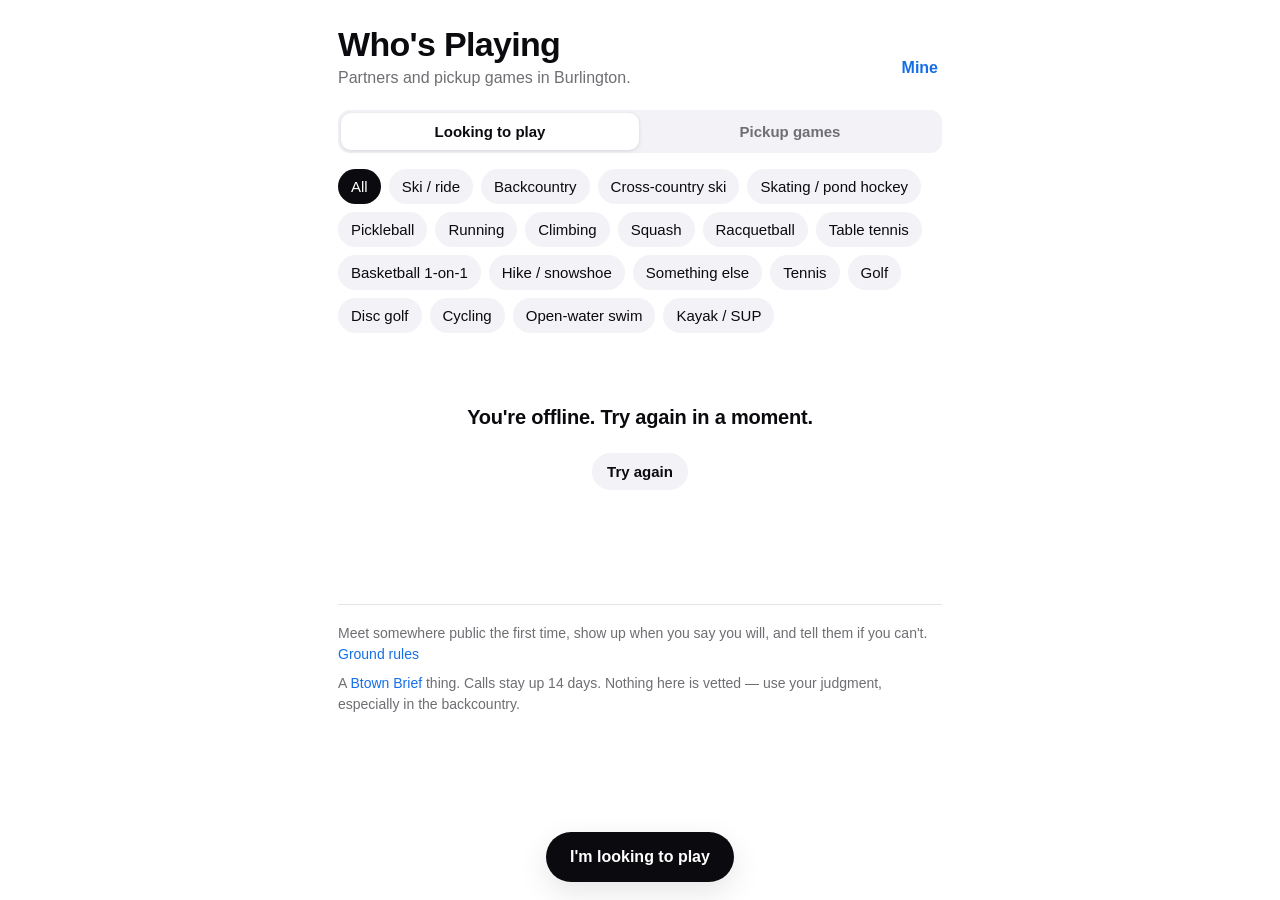
==== index.html @ ed21b49b "Who's Playing: partner board + pickup games for Burlington Two boards on one screen: public 'looking" ====
<!DOCTYPE html>
<html lang="en">
<head>
  <meta charset="utf-8">
  <meta name="viewport" content="width=device-width, initial-scale=1, viewport-fit=cover">
  <meta name="theme-color" content="#ffffff" media="(prefers-color-scheme: light)">
  <meta name="theme-color" content="#000000" media="(prefers-color-scheme: dark)">
  <title>Who's Playing — partners and pickup games in Burlington</title>
  <meta name="description" content="Find someone to play with in Burlington, Vermont — tennis, pickleball, climbing, running, skiing and more — and see where the standing pickup games are.">

  <link rel="manifest" href="manifest.webmanifest">
  <link rel="icon" href="icon.svg" type="image/svg+xml">
  <link rel="apple-touch-icon" href="assets/icons/apple-touch-icon.png">
  <meta name="apple-mobile-web-app-capable" content="yes">
  <meta name="mobile-web-app-capable" content="yes">
  <meta name="apple-mobile-web-app-status-bar-style" content="default">
  <meta name="apple-mobile-web-app-title" content="Who's Playing">

  <meta property="og:type" content="website">
  <meta property="og:site_name" content="BTown Brief">
  <meta property="og:title" content="Who's Playing — Burlington">
  <meta property="og:description" content="Find someone to play with, or find the game. Partners and pickup sports in Burlington, Vermont.">
  <meta name="twitter:card" content="summary">

  <link rel="stylesheet" href="css/style.css">
</head>
<body>
  <main class="wrap">
    <header class="top">
      <div>
        <h1>Who's Playing</h1>
        <p class="sub">Partners and pickup games in Burlington.</p>
      </div>
      <button class="mine" id="open-mine" type="button" data-badge="0">Mine</button>
    </header>

    <div class="seg" role="tablist" aria-label="Board">
      <button type="button" role="tab" id="tab-partners" aria-pressed="true" data-view="partners">Looking to play</button>
      <button type="button" role="tab" id="tab-pickup" aria-pressed="false" data-view="pickup">Pickup games</button>
    </div>

    <div class="chips" id="chips" role="group" aria-label="Sport"></div>

    <div class="list" id="list" aria-live="polite"></div>
    <p class="status" id="status"></p>

    <footer class="foot-note">
      <p id="foot-copy">Meet somewhere public the first time, show up when you say you will, and tell them if you can't. <a href="#" id="open-rules">Ground rules</a></p>
      <p>A <a href="https://www.btownbrief.com" rel="noopener">Btown Brief</a> thing. Calls stay up 14 days. Nothing here is vetted — use your judgment, especially in the backcountry.</p>
    </footer>
  </main>

  <div class="fab-wrap"><button class="fab" id="fab" type="button">I'm looking to play</button></div>
  <div class="toast" id="toast" role="status" aria-live="polite"></div>

  <!-- Sheets are built by js/app.js inside these dialogs -->
  <dialog class="sheet" id="sheet-post" aria-labelledby="post-title"><div class="sheet-inner" id="post-inner"></div></dialog>
  <dialog class="sheet" id="sheet-reply" aria-labelledby="reply-title"><div class="sheet-inner" id="reply-inner"></div></dialog>
  <dialog class="sheet" id="sheet-suggest" aria-labelledby="suggest-title"><div class="sheet-inner" id="suggest-inner"></div></dialog>
  <dialog class="sheet" id="sheet-mine" aria-labelledby="mine-title"><div class="sheet-inner" id="mine-inner"></div></dialog>
  <dialog class="sheet" id="sheet-rules" aria-labelledby="rules-title">
    <div class="sheet-inner">
      <div class="grab"></div>
      <div class="sheet-head"><h2 id="rules-title">Ground rules</h2><button class="close" type="button" data-close>Done</button></div>
      <ol class="rules">
        <li>Meet somewhere public the first time. Courts, the gym, the trailhead.</li>
        <li>Show up when you said you would. If you can't, say so — early.</li>
        <li>Be honest about your level. A mismatch wastes both your evenings.</li>
        <li>Nobody here is vetted by anyone. Trust your gut; report anything off.</li>
        <li>Backcountry partners: confirm certs and gear in person before you skin.</li>
        <li>Only the person who posted a call sees the replies to it. Your contact info never appears on the board.</li>
      </ol>
    </div>
  </dialog>

  <script type="module" src="js/app.js"></script>
</body>
</html>
---- css/style.css ----
/* Who's Playing — one accent, system type, grouped surfaces. Every color is
   a token; dark mode only swaps tokens. */
:root {
  --bg: #ffffff;
  --group: #f2f2f7;
  --card: #ffffff;
  --line: #e3e3e8;
  --ink: #0b0b0f;
  --ink-2: #6e6e73;
  --ink-3: #a1a1a6;
  --accent: #146fe6;
  --accent-ink: #ffffff;
  --pill: #0b0b0f;
  --pill-ink: #ffffff;
  --ok: #2f9e5f;
  --warn: #c98a1b;
  --bad: #d0453c;
  --shadow: 0 10px 30px rgba(0, 0, 0, .10);
  --sheet: #ffffff;
  --radius: 18px;
  --sans: -apple-system, BlinkMacSystemFont, "SF Pro Text", "Helvetica Neue", Inter, "Segoe UI", Roboto, Arial, sans-serif;
  color-scheme: light dark;
}
@media (prefers-color-scheme: dark) {
  :root {
    --bg: #000000;
    --group: #1c1c1e;
    --card: #1c1c1e;
    --line: #2c2c2e;
    --ink: #f5f5f7;
    --ink-2: #98989d;
    --ink-3: #6e6e73;
    --accent: #5aa2ff;
    --accent-ink: #04122b;
    --pill: #f5f5f7;
    --pill-ink: #0b0b0f;
    --ok: #4fc27a;
    --warn: #e0a94a;
    --bad: #ff6b61;
    --shadow: 0 10px 30px rgba(0, 0, 0, .5);
    --sheet: #1c1c1e;
  }
}

* { box-sizing: border-box; }
html { -webkit-text-size-adjust: 100%; }
body {
  margin: 0; background: var(--bg); color: var(--ink);
  font-family: var(--sans); font-size: 17px; line-height: 1.4;
  -webkit-font-smoothing: antialiased;
  font-variant-numeric: tabular-nums;
}
button, input, textarea, select { font: inherit; color: inherit; }
button { cursor: pointer; background: none; border: 0; padding: 0; }
a { color: var(--accent); text-decoration: none; }
a:hover { text-decoration: underline; }
:focus-visible { outline: 2px solid var(--accent); outline-offset: 2px; border-radius: 6px; }
.sr-only { position: absolute; width: 1px; height: 1px; overflow: hidden; clip: rect(0 0 0 0); white-space: nowrap; }

.wrap { max-width: 640px; margin: 0 auto; padding: 0 18px 140px; }

/* ------------------------------------------------------------- header */
.top {
  display: flex; align-items: flex-end; justify-content: space-between; gap: 12px;
  padding: 26px 0 10px;
}
.top h1 { margin: 0; font-size: 34px; font-weight: 700; letter-spacing: -.02em; line-height: 1.1; }
.top .sub { margin: 4px 0 0; color: var(--ink-2); font-size: 16px; }
.top .mine {
  flex: none; font-size: 16px; font-weight: 600; color: var(--accent);
  padding: 8px 4px 10px; position: relative;
}
.top .mine[data-badge="1"]::after {
  content: ""; position: absolute; top: 8px; right: -6px; width: 8px; height: 8px;
  border-radius: 50%; background: var(--bad);
}

/* segmented control */
.seg {
  display: grid; grid-template-columns: 1fr 1fr; gap: 2px;
  background: var(--group); border-radius: 12px; padding: 3px; margin: 10px 0 14px;
}
.seg button {
  padding: 8px 10px; border-radius: 10px; font-size: 15px; font-weight: 600; color: var(--ink-2);
  transition: background .15s, color .15s, box-shadow .15s;
}
.seg button[aria-pressed="true"] {
  background: var(--card); color: var(--ink); box-shadow: 0 1px 4px rgba(0, 0, 0, .12);
}
@media (prefers-color-scheme: dark) { .seg button[aria-pressed="true"] { background: #3a3a3c; box-shadow: none; } }

/* chips */
.chips {
  display: flex; gap: 8px; overflow-x: auto; padding: 2px 0 10px; margin: 0 -18px; padding-left: 18px; padding-right: 18px;
  scrollbar-width: none; -webkit-overflow-scrolling: touch; scroll-snap-type: x proximity;
}
.chips::-webkit-scrollbar { display: none; }
.chip {
  flex: none; padding: 7px 13px; border-radius: 999px; background: var(--group); color: var(--ink);
  font-size: 15px; font-weight: 500; white-space: nowrap; scroll-snap-align: start;
  transition: background .12s, color .12s, transform .08s;
}
.chip:active { transform: scale(.97); }
.chip[aria-pressed="true"] { background: var(--pill); color: var(--pill-ink); }
.chip .n { opacity: .55; font-weight: 500; margin-left: 5px; font-size: 13px; }
.chip[aria-pressed="true"] .n { opacity: .7; }
@media (min-width: 720px) { .chips { flex-wrap: wrap; overflow: visible; margin: 0; padding-left: 0; padding-right: 0; } }

/* ------------------------------------------------------------- cards */
.list { display: grid; gap: 12px; margin-top: 6px; }
.card {
  background: var(--card); border: 1px solid var(--line); border-radius: var(--radius);
  padding: 15px 16px 13px;
}
.card .who { display: flex; align-items: baseline; gap: 8px; flex-wrap: wrap; }
.card .name { font-size: 17px; font-weight: 650; }
.card .sport { font-size: 15px; color: var(--ink-2); font-weight: 500; }
.card .tag {
  font-size: 12px; font-weight: 600; letter-spacing: .02em; color: var(--ink-2);
  background: var(--group); border-radius: 6px; padding: 2px 7px;
}
.card .meta { margin-top: 3px; font-size: 15px; color: var(--ink-2); }
.card .note { margin: 8px 0 0; font-size: 15.5px; line-height: 1.4; }
.card .foot { display: flex; align-items: center; justify-content: space-between; gap: 10px; margin-top: 11px; }
.card .when { font-size: 13px; color: var(--ink-3); }
.btn {
  display: inline-flex; align-items: center; justify-content: center; gap: 6px;
  padding: 8px 15px; border-radius: 999px; font-size: 15px; font-weight: 600;
  background: var(--group); color: var(--ink); transition: transform .08s, opacity .12s;
}
.btn:active { transform: scale(.97); }
.btn.primary { background: var(--accent); color: var(--accent-ink); }
.btn.quiet { background: none; color: var(--accent); padding: 8px 6px; }
.btn.danger { background: none; color: var(--bad); padding: 8px 6px; }
.btn:disabled { opacity: .5; cursor: default; }

/* pickup */
.group-head { margin: 22px 0 8px; font-size: 13px; font-weight: 600; color: var(--ink-2); letter-spacing: .04em; text-transform: uppercase; }
.list > .group-head:first-child { margin-top: 8px; }
.pick .name { font-size: 17px; font-weight: 650; }
.pick .venue { font-size: 15px; color: var(--ink-2); margin-top: 2px; }
.pick .sched { font-size: 15.5px; margin-top: 7px; }
.pick .row { display: flex; align-items: center; gap: 10px; flex-wrap: wrap; margin-top: 10px; }
.door { font-size: 13px; font-weight: 600; padding: 3px 9px; border-radius: 999px; background: var(--group); color: var(--ink-2); }
.door.open { color: var(--ok); }
.door.ask { color: var(--warn); }
.door.full { color: var(--bad); }
.pick .cost { font-size: 13px; color: var(--ink-2); }
.pick .src { margin-left: auto; font-size: 13px; }
.pick .checked { font-size: 12px; color: var(--ink-3); margin-top: 8px; }

/* empty + status */
.empty { text-align: center; padding: 54px 20px 24px; color: var(--ink-2); font-size: 16px; }
.empty strong { display: block; color: var(--ink); font-size: 20px; font-weight: 650; margin-bottom: 6px; letter-spacing: -.01em; }
.empty .btn { margin-top: 16px; }
.status { text-align: center; color: var(--ink-3); font-size: 14px; padding: 18px 0; }

/* floating action */
.fab-wrap {
  position: fixed; left: 0; right: 0; bottom: calc(18px + env(safe-area-inset-bottom));
  display: flex; justify-content: center; pointer-events: none; z-index: 5;
}
.fab {
  pointer-events: auto; padding: 14px 24px; border-radius: 999px; background: var(--pill); color: var(--pill-ink);
  font-size: 16px; font-weight: 650; box-shadow: var(--shadow); transition: transform .1s;
}
.fab:active { transform: scale(.97); }

/* ------------------------------------------------------------- sheets */
dialog.sheet {
  border: 0; padding: 0; margin: 0; background: transparent; color: inherit; max-width: none; max-height: none;
  width: 100%; height: 100%; inset: 0;
}
dialog.sheet::backdrop { background: rgba(0, 0, 0, .38); backdrop-filter: blur(6px); -webkit-backdrop-filter: blur(6px); }
.sheet-inner {
  position: absolute; left: 0; right: 0; bottom: 0; background: var(--sheet); color: var(--ink);
  border-radius: 22px 22px 0 0; max-height: 92dvh; overflow-y: auto; overscroll-behavior: contain;
  padding: 12px 20px calc(24px + env(safe-area-inset-bottom));
  animation: rise .24s cubic-bezier(.2, .8, .2, 1);
}
@media (min-width: 720px) {
  .sheet-inner {
    left: 50%; right: auto; bottom: auto; top: 50%; transform: translate(-50%, -50%);
    width: 560px; border-radius: 22px; max-height: 88vh; animation: pop .2s cubic-bezier(.2, .8, .2, 1);
  }
}
@keyframes rise { from { transform: translateY(30px); opacity: 0; } to { transform: none; opacity: 1; } }
@keyframes pop { from { transform: translate(-50%, -48%); opacity: 0; } to { transform: translate(-50%, -50%); opacity: 1; } }
@media (prefers-reduced-motion: reduce) { .sheet-inner { animation: none; } * { transition: none !important; } }
.sheet-inner .grab { width: 36px; height: 5px; border-radius: 3px; background: var(--line); margin: 0 auto 10px; }
@media (min-width: 720px) { .sheet-inner .grab { display: none; } }
.sheet-head { display: flex; align-items: center; justify-content: space-between; gap: 12px; margin-bottom: 6px; }
.sheet-head h2 { margin: 0; font-size: 22px; font-weight: 700; letter-spacing: -.015em; }
.sheet-head .close { color: var(--accent); font-size: 16px; font-weight: 600; padding: 6px 2px; }
.sheet-sub { margin: 0 0 10px; color: var(--ink-2); font-size: 15px; }

.field { margin: 16px 0 0; }
.field > .label { display: block; font-size: 13px; font-weight: 600; color: var(--ink-2); margin-bottom: 8px; }
.field .hint { font-size: 13px; color: var(--ink-3); margin-top: 6px; }
.field .err { font-size: 13px; color: var(--bad); margin-top: 6px; }
.field.bad > .label { color: var(--bad); }
.opts { display: flex; flex-wrap: wrap; gap: 8px; }
.opt {
  padding: 8px 13px; border-radius: 999px; background: var(--group); color: var(--ink); font-size: 15px; font-weight: 500;
  transition: background .12s, color .12s;
}
.opt[aria-pressed="true"] { background: var(--pill); color: var(--pill-ink); }
.input {
  width: 100%; background: var(--group); border: 0; border-radius: 12px; padding: 12px 14px; font-size: 17px;
}
.input::placeholder { color: var(--ink-3); }
textarea.input { min-height: 88px; resize: vertical; }
.toggle { display: flex; align-items: center; justify-content: space-between; gap: 12px; padding: 12px 0 0; }
.toggle .t-label { font-size: 16px; }
.toggle .t-hint { font-size: 13px; color: var(--ink-3); }
.switch { position: relative; width: 48px; height: 30px; border-radius: 999px; background: var(--line); transition: background .15s; flex: none; }
.switch::after { content: ""; position: absolute; top: 3px; left: 3px; width: 24px; height: 24px; border-radius: 50%; background: #fff; box-shadow: 0 1px 3px rgba(0,0,0,.25); transition: transform .15s; }
.switch[aria-checked="true"] { background: var(--ok); }
.switch[aria-checked="true"]::after { transform: translateX(18px); }
.actions { display: flex; align-items: center; justify-content: space-between; gap: 10px; margin-top: 22px; }
.actions .btn.primary { padding: 12px 22px; font-size: 16px; }
.form-err { color: var(--bad); font-size: 14px; min-height: 1.2em; }
.sheet-foot { margin-top: 18px; font-size: 13px; color: var(--ink-3); }

/* mine */
.mine-section { margin-top: 18px; }
.mine-section h3 { margin: 0 0 8px; font-size: 13px; font-weight: 600; color: var(--ink-2); letter-spacing: .04em; text-transform: uppercase; }
.reply { border-top: 1px solid var(--line); padding: 10px 0 2px; }
.reply .r-head { display: flex; justify-content: space-between; gap: 8px; font-size: 15px; }
.reply .r-head .r-name { font-weight: 650; }
.reply .r-head .r-when { color: var(--ink-3); font-size: 13px; }
.reply .r-note { font-size: 15px; margin: 3px 0; }
.reply .r-contact { font-size: 15px; color: var(--accent); user-select: all; word-break: break-all; }
.reply.unseen .r-name::after { content: "new"; font-size: 11px; font-weight: 700; color: var(--bad); margin-left: 6px; text-transform: uppercase; letter-spacing: .04em; }
.card.closed { opacity: .6; }
.state { font-size: 13px; color: var(--ink-3); }

/* toast */
.toast {
  position: fixed; left: 50%; bottom: calc(84px + env(safe-area-inset-bottom)); transform: translateX(-50%) translateY(8px);
  background: var(--pill); color: var(--pill-ink); padding: 11px 16px; border-radius: 999px; font-size: 15px; font-weight: 500;
  box-shadow: var(--shadow); opacity: 0; pointer-events: none; transition: opacity .18s, transform .18s; z-index: 9; max-width: calc(100% - 32px); text-align: center;
}
.toast.show { opacity: 1; transform: translateX(-50%) translateY(0); }

/* footer */
.foot-note { margin-top: 40px; padding-top: 18px; border-top: 1px solid var(--line); font-size: 14px; color: var(--ink-2); line-height: 1.5; }
.foot-note p { margin: 0 0 8px; }
.rules { margin: 0; padding-left: 18px; font-size: 15px; }
.rules li { margin: 6px 0; }
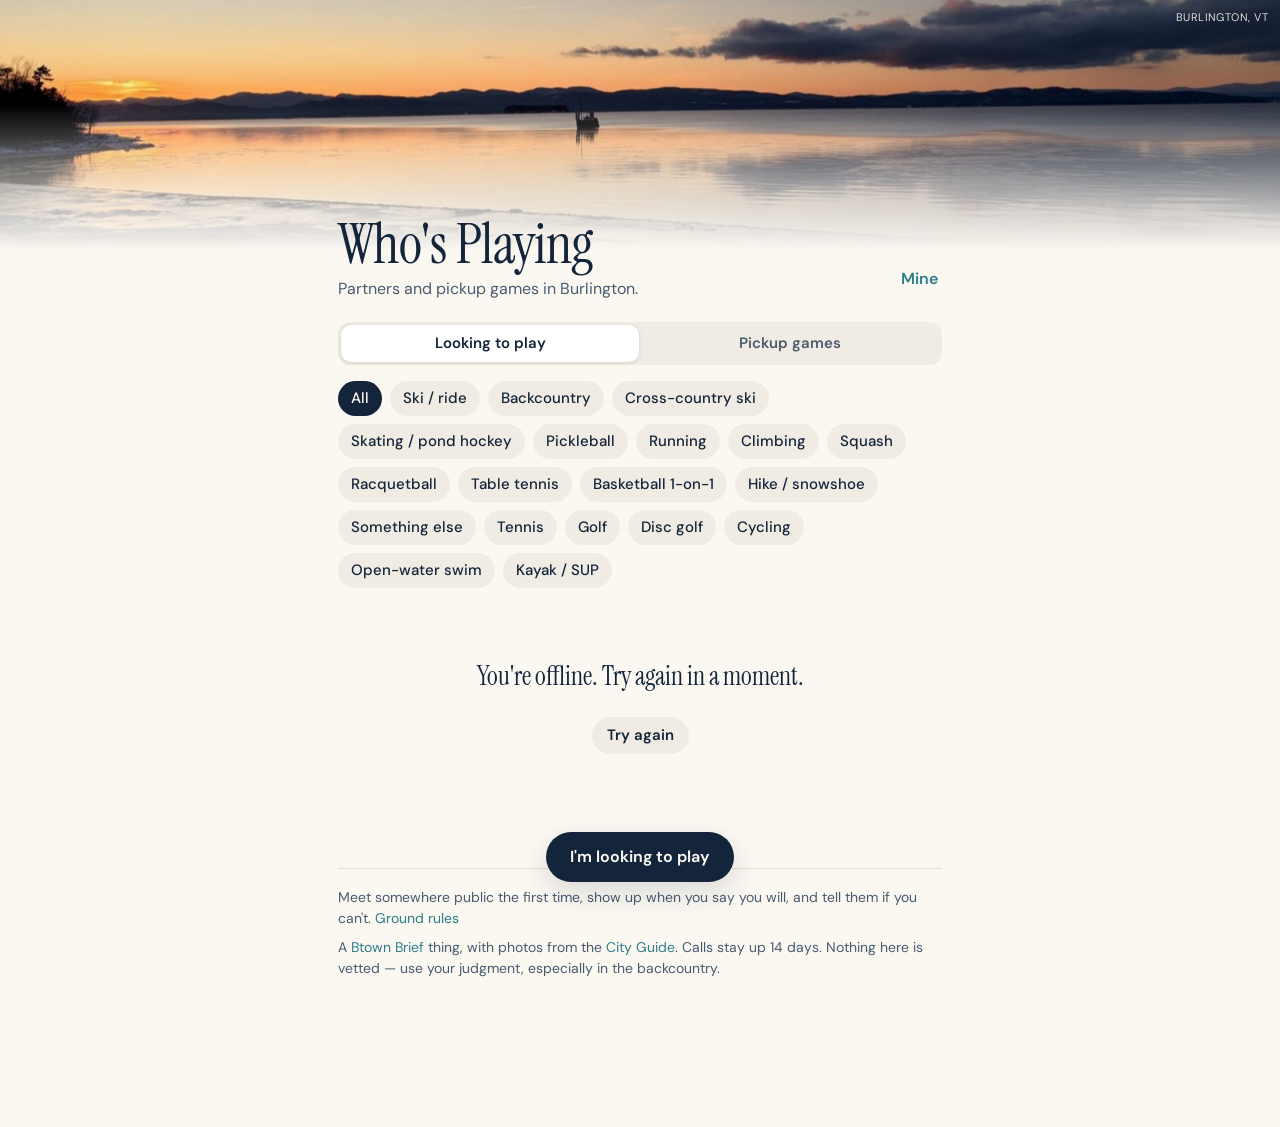
==== commit 6cac9b9b: "City Guide materials: warm paper, navy ink, lake teal, Instrument Serif + DM Sans, seasonal photo ma" ====
--- a/index.html
+++ b/index.html
@@ -3,8 +3,8 @@
 <head>
   <meta charset="utf-8">
   <meta name="viewport" content="width=device-width, initial-scale=1, viewport-fit=cover">
-  <meta name="theme-color" content="#ffffff" media="(prefers-color-scheme: light)">
-  <meta name="theme-color" content="#000000" media="(prefers-color-scheme: dark)">
+  <meta name="theme-color" content="#FBF8F2" media="(prefers-color-scheme: light)">
+  <meta name="theme-color" content="#0A111C" media="(prefers-color-scheme: dark)">
   <title>Who's Playing — partners and pickup games in Burlington</title>
   <meta name="description" content="Find someone to play with in Burlington, Vermont — tennis, pickleball, climbing, running, skiing and more — and see where the standing pickup games are.">
 
@@ -22,9 +22,16 @@
   <meta property="og:description" content="Find someone to play with, or find the game. Partners and pickup sports in Burlington, Vermont.">
   <meta name="twitter:card" content="summary">
 
+  <link rel="preconnect" href="https://fonts.googleapis.com">
+  <link rel="preconnect" href="https://fonts.gstatic.com" crossorigin>
+  <link href="https://fonts.googleapis.com/css2?family=Instrument+Serif&family=DM+Sans:opsz,wght@9..40,400;9..40,500;9..40,600&display=swap" rel="stylesheet">
   <link rel="stylesheet" href="css/style.css">
 </head>
 <body>
+  <div class="mast" id="mast" aria-hidden="false">
+    <img id="mast-img" alt="" decoding="async" fetchpriority="high">
+    <span class="credit">Burlington, VT</span>
+  </div>
   <main class="wrap">
     <header class="top">
       <div>
@@ -46,7 +53,7 @@
 
     <footer class="foot-note">
       <p id="foot-copy">Meet somewhere public the first time, show up when you say you will, and tell them if you can't. <a href="#" id="open-rules">Ground rules</a></p>
-      <p>A <a href="https://www.btownbrief.com" rel="noopener">Btown Brief</a> thing. Calls stay up 14 days. Nothing here is vetted — use your judgment, especially in the backcountry.</p>
+      <p>A <a href="https://www.btownbrief.com" rel="noopener">Btown Brief</a> thing, with photos from the <a href="https://guide.btownbrief.com" rel="noopener">City Guide</a>. Calls stay up 14 days. Nothing here is vetted — use your judgment, especially in the backcountry.</p>
     </footer>
   </main>
 
--- a/css/style.css
+++ b/css/style.css
@@ -1,44 +1,50 @@
 /* Who's Playing — one accent, system type, grouped surfaces. Every color is
    a token; dark mode only swaps tokens. */
+/* Who's Playing — the City Guide's materials: warm paper, navy ink, lake
+   teal, Instrument Serif over DM Sans — and a seasonal photo masthead that
+   the page rides up into. Every color is a token; dark mode only swaps tokens. */
 :root {
-  --bg: #ffffff;
-  --group: #f2f2f7;
-  --card: #ffffff;
-  --line: #e3e3e8;
-  --ink: #0b0b0f;
-  --ink-2: #6e6e73;
-  --ink-3: #a1a1a6;
-  --accent: #146fe6;
-  --accent-ink: #ffffff;
-  --pill: #0b0b0f;
-  --pill-ink: #ffffff;
-  --ok: #2f9e5f;
-  --warn: #c98a1b;
-  --bad: #d0453c;
-  --shadow: 0 10px 30px rgba(0, 0, 0, .10);
-  --sheet: #ffffff;
+  --bg: #FBF8F2;
+  --group: #F1ECE3;
+  --card: #FFFFFF;
+  --line: #E4DED3;
+  --ink: #13243B;
+  --ink-2: #4A5B70;
+  --ink-3: #8A97A8;
+  --accent: #2E7D8A;
+  --accent-ink: #FFFFFF;
+  --pill: #13243B;
+  --pill-ink: #FBF8F2;
+  --ok: #2E8A5F;
+  --warn: #B8791A;
+  --bad: #C9503F;
+  --shadow: 0 10px 30px rgba(19, 36, 59, .14);
+  --card-shadow: 0 1px 2px rgba(19, 36, 59, .05);
+  --sheet: #FFFFFF;
   --radius: 18px;
-  --sans: -apple-system, BlinkMacSystemFont, "SF Pro Text", "Helvetica Neue", Inter, "Segoe UI", Roboto, Arial, sans-serif;
+  --serif: "Instrument Serif", "Lora", Georgia, "Times New Roman", serif;
+  --sans: "DM Sans", -apple-system, BlinkMacSystemFont, "SF Pro Text", "Helvetica Neue", Inter, "Segoe UI", Roboto, Arial, sans-serif;
   color-scheme: light dark;
 }
 @media (prefers-color-scheme: dark) {
   :root {
-    --bg: #000000;
-    --group: #1c1c1e;
-    --card: #1c1c1e;
-    --line: #2c2c2e;
-    --ink: #f5f5f7;
-    --ink-2: #98989d;
-    --ink-3: #6e6e73;
-    --accent: #5aa2ff;
-    --accent-ink: #04122b;
-    --pill: #f5f5f7;
-    --pill-ink: #0b0b0f;
-    --ok: #4fc27a;
-    --warn: #e0a94a;
-    --bad: #ff6b61;
-    --shadow: 0 10px 30px rgba(0, 0, 0, .5);
-    --sheet: #1c1c1e;
+    --bg: #0A111C;
+    --group: #18233A;
+    --card: #121B2B;
+    --line: #243148;
+    --ink: #F2F0EA;
+    --ink-2: #A9B3C3;
+    --ink-3: #6F7C91;
+    --accent: #62B6C3;
+    --accent-ink: #06202A;
+    --pill: #F2F0EA;
+    --pill-ink: #13243B;
+    --ok: #5FCB8F;
+    --warn: #E0A952;
+    --bad: #F07B6C;
+    --shadow: 0 10px 30px rgba(0, 0, 0, .55);
+    --card-shadow: none;
+    --sheet: #121B2B;
   }
 }
 
@@ -59,13 +65,31 @@
 
 .wrap { max-width: 640px; margin: 0 auto; padding: 0 18px 140px; }
 
+/* ------------------------------------------------------------ masthead */
+.mast { position: relative; height: 188px; overflow: hidden; background: var(--bg); }
+@media (min-width: 720px) { .mast { height: 250px; } }
+.mast img {
+  position: absolute; inset: 0; width: 100%; height: 100%; object-fit: cover; display: block;
+  animation: mast-in .8s ease-out both;
+}
+@keyframes mast-in { from { opacity: 0; transform: scale(1.03); } to { opacity: 1; transform: none; } }
+.mast::after {
+  content: ""; position: absolute; inset: 0;
+  background: linear-gradient(to bottom, rgba(19, 36, 59, .10) 0%, rgba(19, 36, 59, 0) 42%, var(--bg) 100%);
+}
+.mast .credit {
+  position: absolute; right: 12px; top: 10px; z-index: 1; font-size: 11px; letter-spacing: .04em; text-transform: uppercase;
+  color: rgba(255, 255, 255, .85); text-shadow: 0 1px 6px rgba(0, 0, 0, .45);
+}
+
 /* ------------------------------------------------------------- header */
 .top {
   display: flex; align-items: flex-end; justify-content: space-between; gap: 12px;
-  padding: 26px 0 10px;
-}
-.top h1 { margin: 0; font-size: 34px; font-weight: 700; letter-spacing: -.02em; line-height: 1.1; }
-.top .sub { margin: 4px 0 0; color: var(--ink-2); font-size: 16px; }
+  margin-top: -34px; position: relative; z-index: 1; padding: 0 0 12px;
+}
+.top h1 { margin: 0; font-family: var(--serif); font-size: 46px; font-weight: 400; letter-spacing: -.01em; line-height: 1; }
+@media (min-width: 720px) { .top h1 { font-size: 56px; } }
+.top .sub { margin: 6px 0 0; color: var(--ink-2); font-size: 16px; }
 .top .mine {
   flex: none; font-size: 16px; font-weight: 600; color: var(--accent);
   padding: 8px 4px 10px; position: relative;
@@ -87,7 +111,7 @@
 .seg button[aria-pressed="true"] {
   background: var(--card); color: var(--ink); box-shadow: 0 1px 4px rgba(0, 0, 0, .12);
 }
-@media (prefers-color-scheme: dark) { .seg button[aria-pressed="true"] { background: #3a3a3c; box-shadow: none; } }
+@media (prefers-color-scheme: dark) { .seg button[aria-pressed="true"] { background: #25334C; box-shadow: none; } }
 
 /* chips */
 .chips {
@@ -110,7 +134,7 @@
 .list { display: grid; gap: 12px; margin-top: 6px; }
 .card {
   background: var(--card); border: 1px solid var(--line); border-radius: var(--radius);
-  padding: 15px 16px 13px;
+  padding: 15px 16px 13px; box-shadow: var(--card-shadow);
 }
 .card .who { display: flex; align-items: baseline; gap: 8px; flex-wrap: wrap; }
 .card .name { font-size: 17px; font-weight: 650; }
@@ -151,7 +175,7 @@
 
 /* empty + status */
 .empty { text-align: center; padding: 54px 20px 24px; color: var(--ink-2); font-size: 16px; }
-.empty strong { display: block; color: var(--ink); font-size: 20px; font-weight: 650; margin-bottom: 6px; letter-spacing: -.01em; }
+.empty strong { display: block; color: var(--ink); font-family: var(--serif); font-size: 26px; font-weight: 400; margin-bottom: 6px; }
 .empty .btn { margin-top: 16px; }
 .status { text-align: center; color: var(--ink-3); font-size: 14px; padding: 18px 0; }
 
@@ -186,11 +210,11 @@
 }
 @keyframes rise { from { transform: translateY(30px); opacity: 0; } to { transform: none; opacity: 1; } }
 @keyframes pop { from { transform: translate(-50%, -48%); opacity: 0; } to { transform: translate(-50%, -50%); opacity: 1; } }
-@media (prefers-reduced-motion: reduce) { .sheet-inner { animation: none; } * { transition: none !important; } }
+@media (prefers-reduced-motion: reduce) { .sheet-inner, .mast img { animation: none; } * { transition: none !important; } }
 .sheet-inner .grab { width: 36px; height: 5px; border-radius: 3px; background: var(--line); margin: 0 auto 10px; }
 @media (min-width: 720px) { .sheet-inner .grab { display: none; } }
 .sheet-head { display: flex; align-items: center; justify-content: space-between; gap: 12px; margin-bottom: 6px; }
-.sheet-head h2 { margin: 0; font-size: 22px; font-weight: 700; letter-spacing: -.015em; }
+.sheet-head h2 { margin: 0; font-family: var(--serif); font-size: 28px; font-weight: 400; letter-spacing: -.01em; }
 .sheet-head .close { color: var(--accent); font-size: 16px; font-weight: 600; padding: 6px 2px; }
 .sheet-sub { margin: 0 0 10px; color: var(--ink-2); font-size: 15px; }
 
@@ -207,6 +231,7 @@
 .opt[aria-pressed="true"] { background: var(--pill); color: var(--pill-ink); }
 .input {
   width: 100%; background: var(--group); border: 0; border-radius: 12px; padding: 12px 14px; font-size: 17px;
+  color: var(--ink); font-weight: 400;
 }
 .input::placeholder { color: var(--ink-3); }
 textarea.input { min-height: 88px; resize: vertical; }
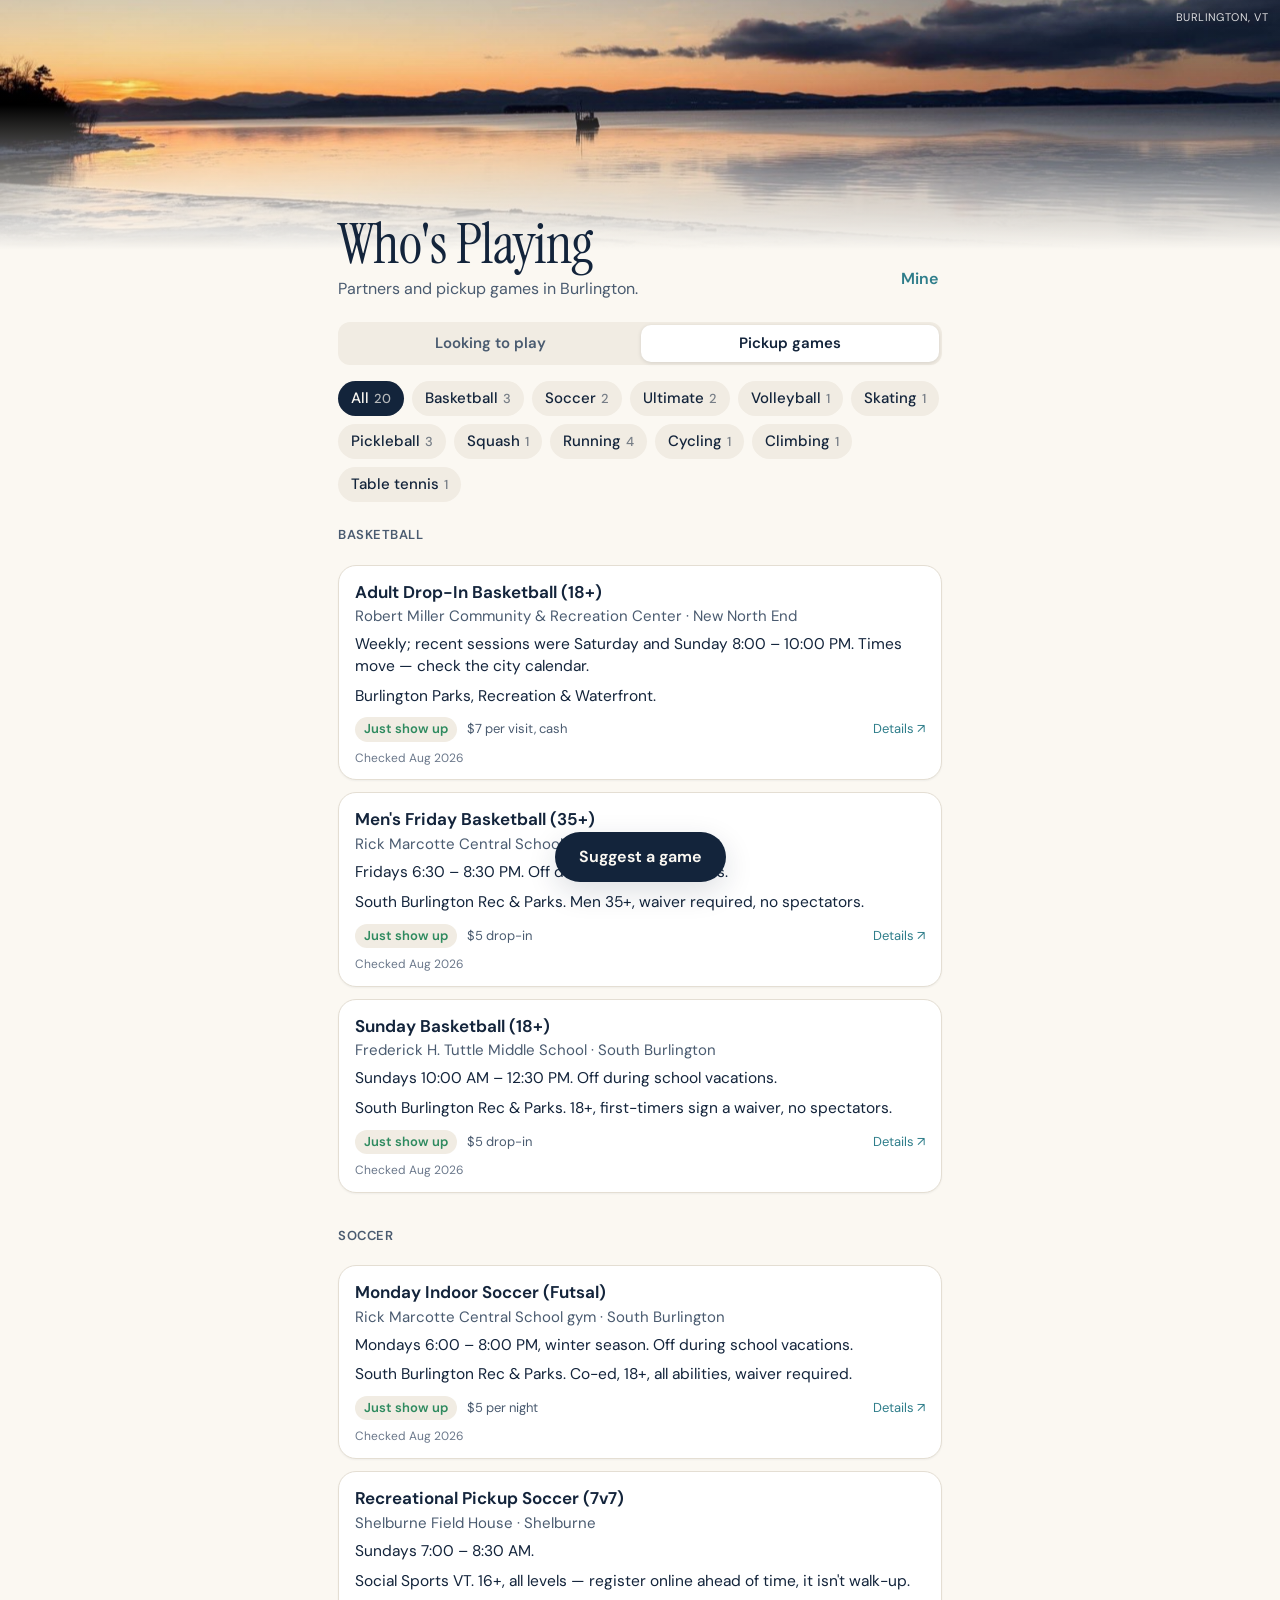
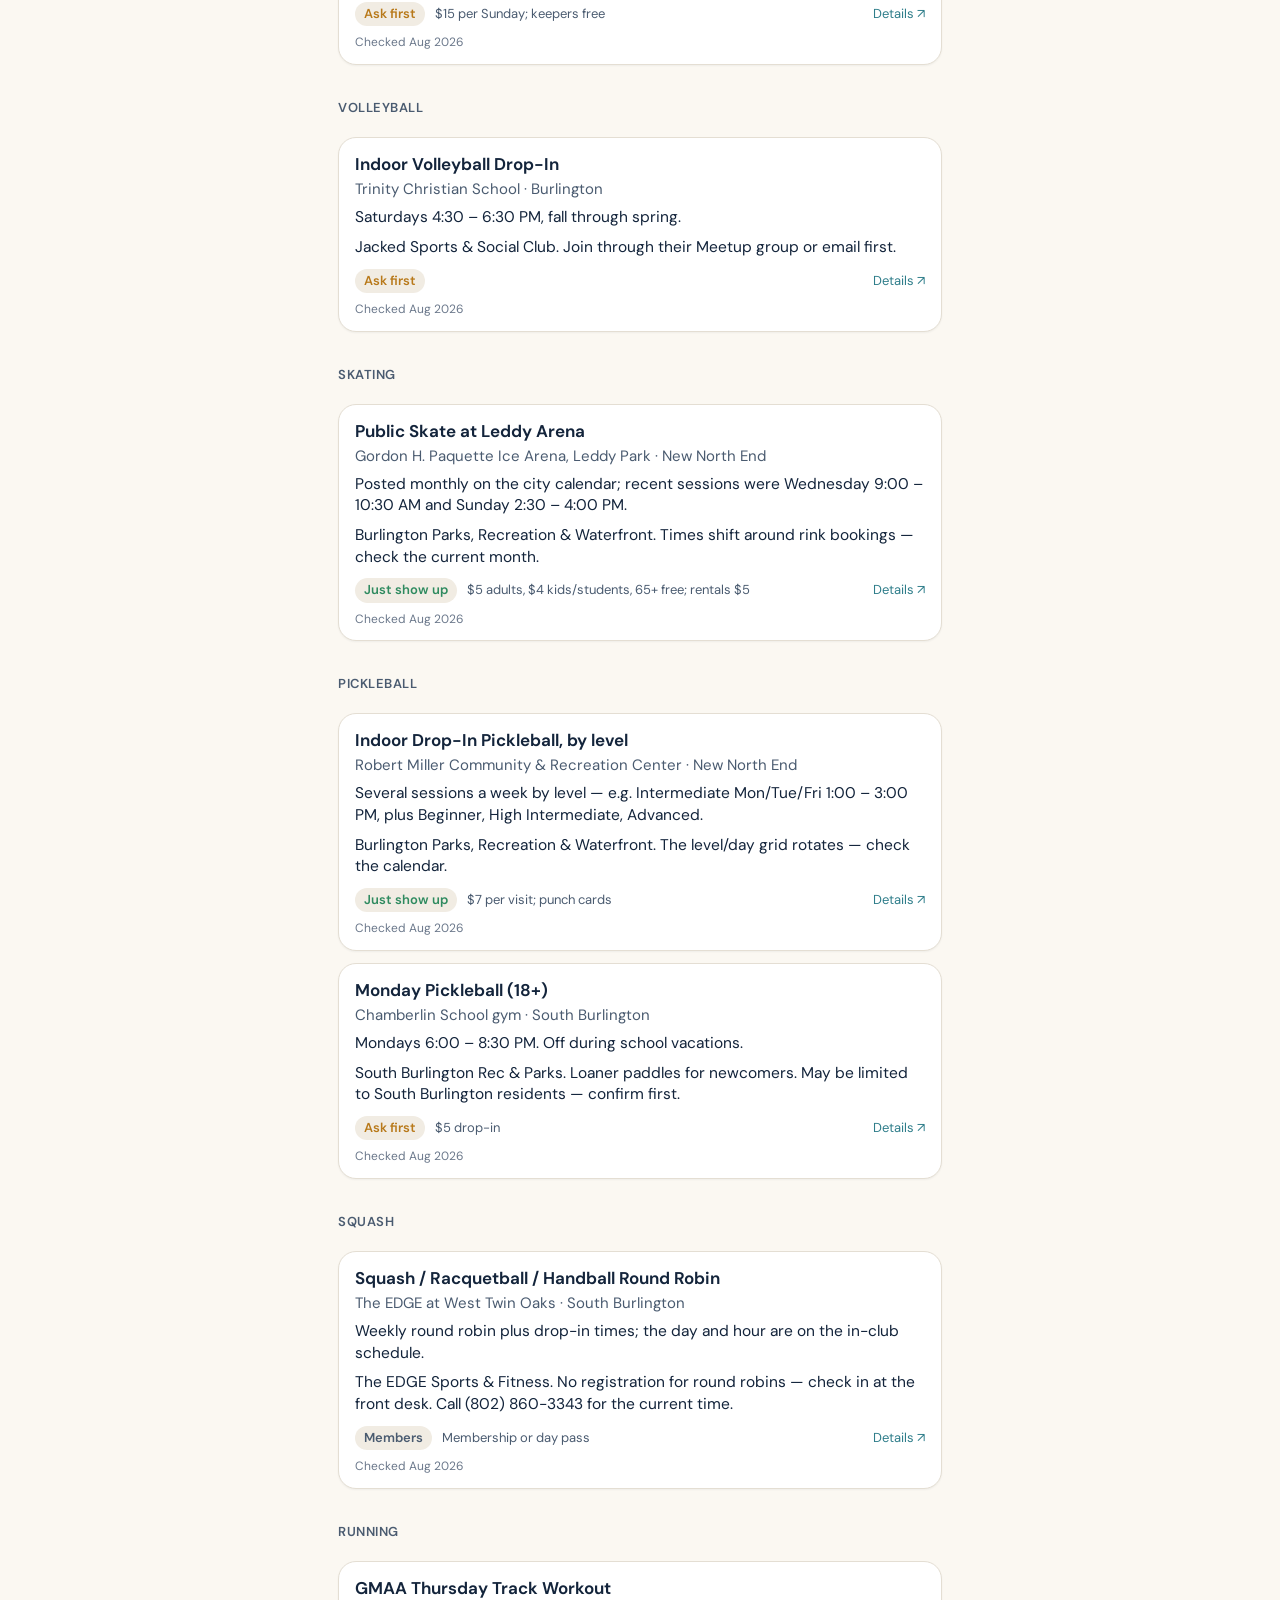
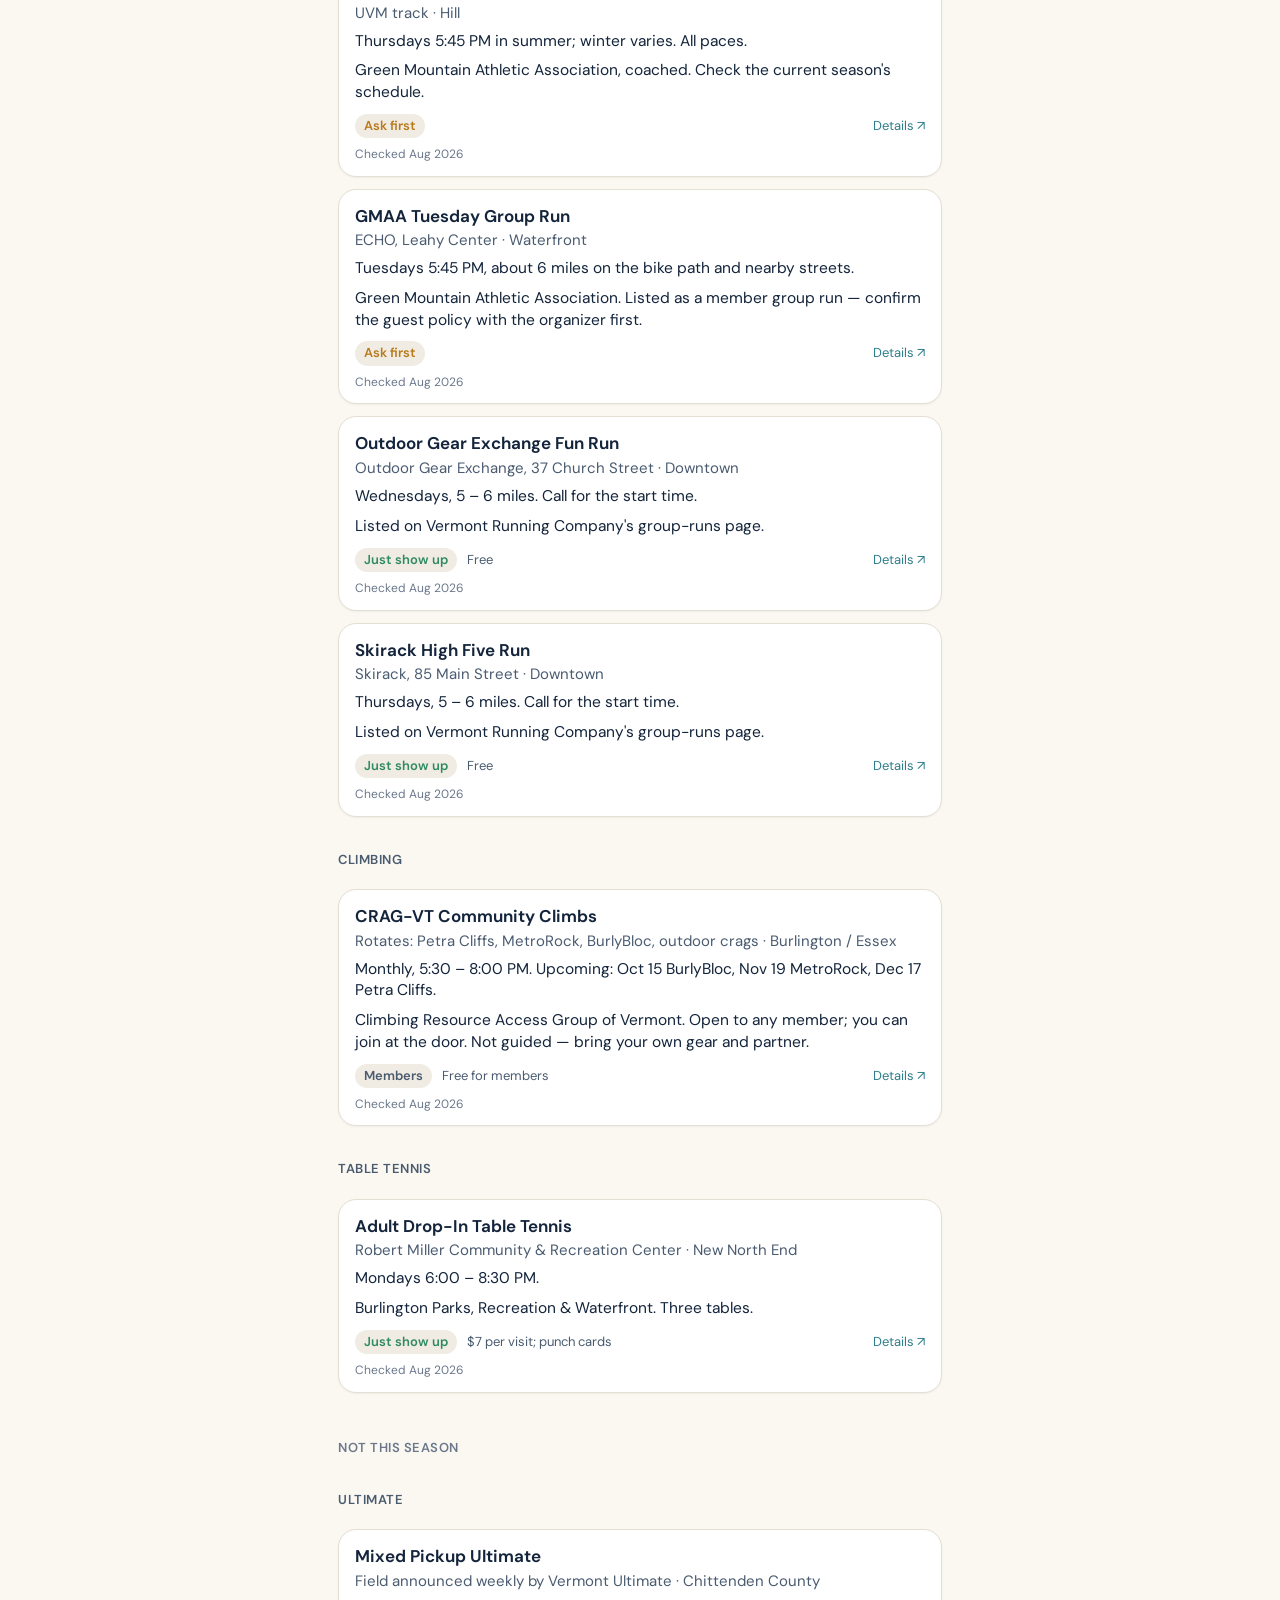
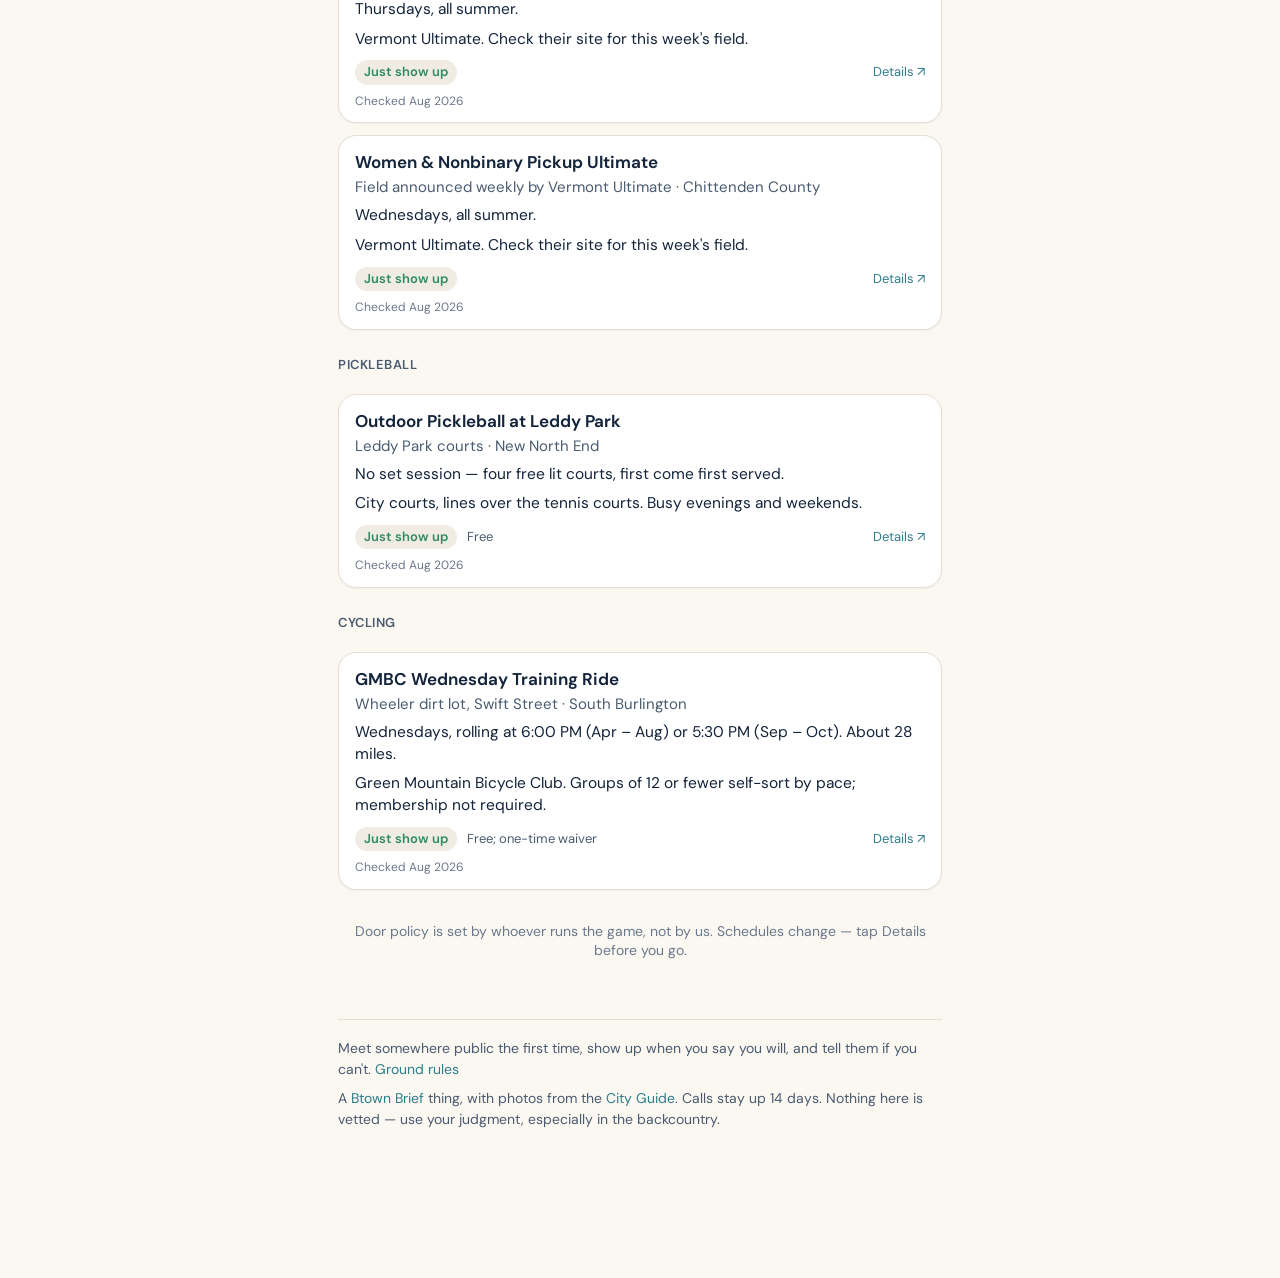
==== commit f2b96c46: "Make the existing thing work: never land on an empty board, chips only for sports with calls, empty " ====
--- a/index.html
+++ b/index.html
@@ -41,15 +41,16 @@
       <button class="mine" id="open-mine" type="button" data-badge="0">Mine</button>
     </header>
 
-    <div class="seg" role="tablist" aria-label="Board">
-      <button type="button" role="tab" id="tab-partners" aria-pressed="true" data-view="partners">Looking to play</button>
-      <button type="button" role="tab" id="tab-pickup" aria-pressed="false" data-view="pickup">Pickup games</button>
+    <div class="seg" role="group" aria-label="Board">
+      <button type="button" id="tab-partners" aria-pressed="true" data-view="partners">Looking to play</button>
+      <button type="button" id="tab-pickup" aria-pressed="false" data-view="pickup">Pickup games</button>
     </div>
 
     <div class="chips" id="chips" role="group" aria-label="Sport"></div>
 
-    <div class="list" id="list" aria-live="polite"></div>
+    <div class="list" id="list"></div>
     <p class="status" id="status"></p>
+    <p class="sr-only" id="announce" aria-live="polite"></p>
 
     <footer class="foot-note">
       <p id="foot-copy">Meet somewhere public the first time, show up when you say you will, and tell them if you can't. <a href="#" id="open-rules">Ground rules</a></p>
@@ -74,6 +75,7 @@
         <li>Show up when you said you would. If you can't, say so — early.</li>
         <li>Be honest about your level. A mismatch wastes both your evenings.</li>
         <li>Nobody here is vetted by anyone. Trust your gut; report anything off.</li>
+        <li>This board is for adults, 18 and up.</li>
         <li>Backcountry partners: confirm certs and gear in person before you skin.</li>
         <li>Only the person who posted a call sees the replies to it. Your contact info never appears on the board.</li>
       </ol>
--- a/css/style.css
+++ b/css/style.css
@@ -10,7 +10,7 @@
   --line: #E4DED3;
   --ink: #13243B;
   --ink-2: #4A5B70;
-  --ink-3: #8A97A8;
+  --ink-3: #6B788B;
   --accent: #2E7D8A;
   --accent-ink: #FFFFFF;
   --pill: #13243B;
@@ -172,6 +172,10 @@
 .pick .cost { font-size: 13px; color: var(--ink-2); }
 .pick .src { margin-left: auto; font-size: 13px; }
 .pick .checked { font-size: 12px; color: var(--ink-3); margin-top: 8px; }
+.pick .checked.stale { color: var(--warn); font-weight: 500; }
+.group-head.off { margin-top: 34px; color: var(--ink-3); }
+.group-head.sub { margin-top: 14px; }
+.foot-btns { display: inline-flex; gap: 4px; align-items: center; }
 
 /* empty + status */
 .empty { text-align: center; padding: 54px 20px 24px; color: var(--ink-2); font-size: 16px; }
@@ -217,6 +221,7 @@
 .sheet-head h2 { margin: 0; font-family: var(--serif); font-size: 28px; font-weight: 400; letter-spacing: -.01em; }
 .sheet-head .close { color: var(--accent); font-size: 16px; font-weight: 600; padding: 6px 2px; }
 .sheet-sub { margin: 0 0 10px; color: var(--ink-2); font-size: 15px; }
+.sheet-sub.ask { color: var(--ink); font-weight: 500; }
 
 .field { margin: 16px 0 0; }
 .field > .label { display: block; font-size: 13px; font-weight: 600; color: var(--ink-2); margin-bottom: 8px; }
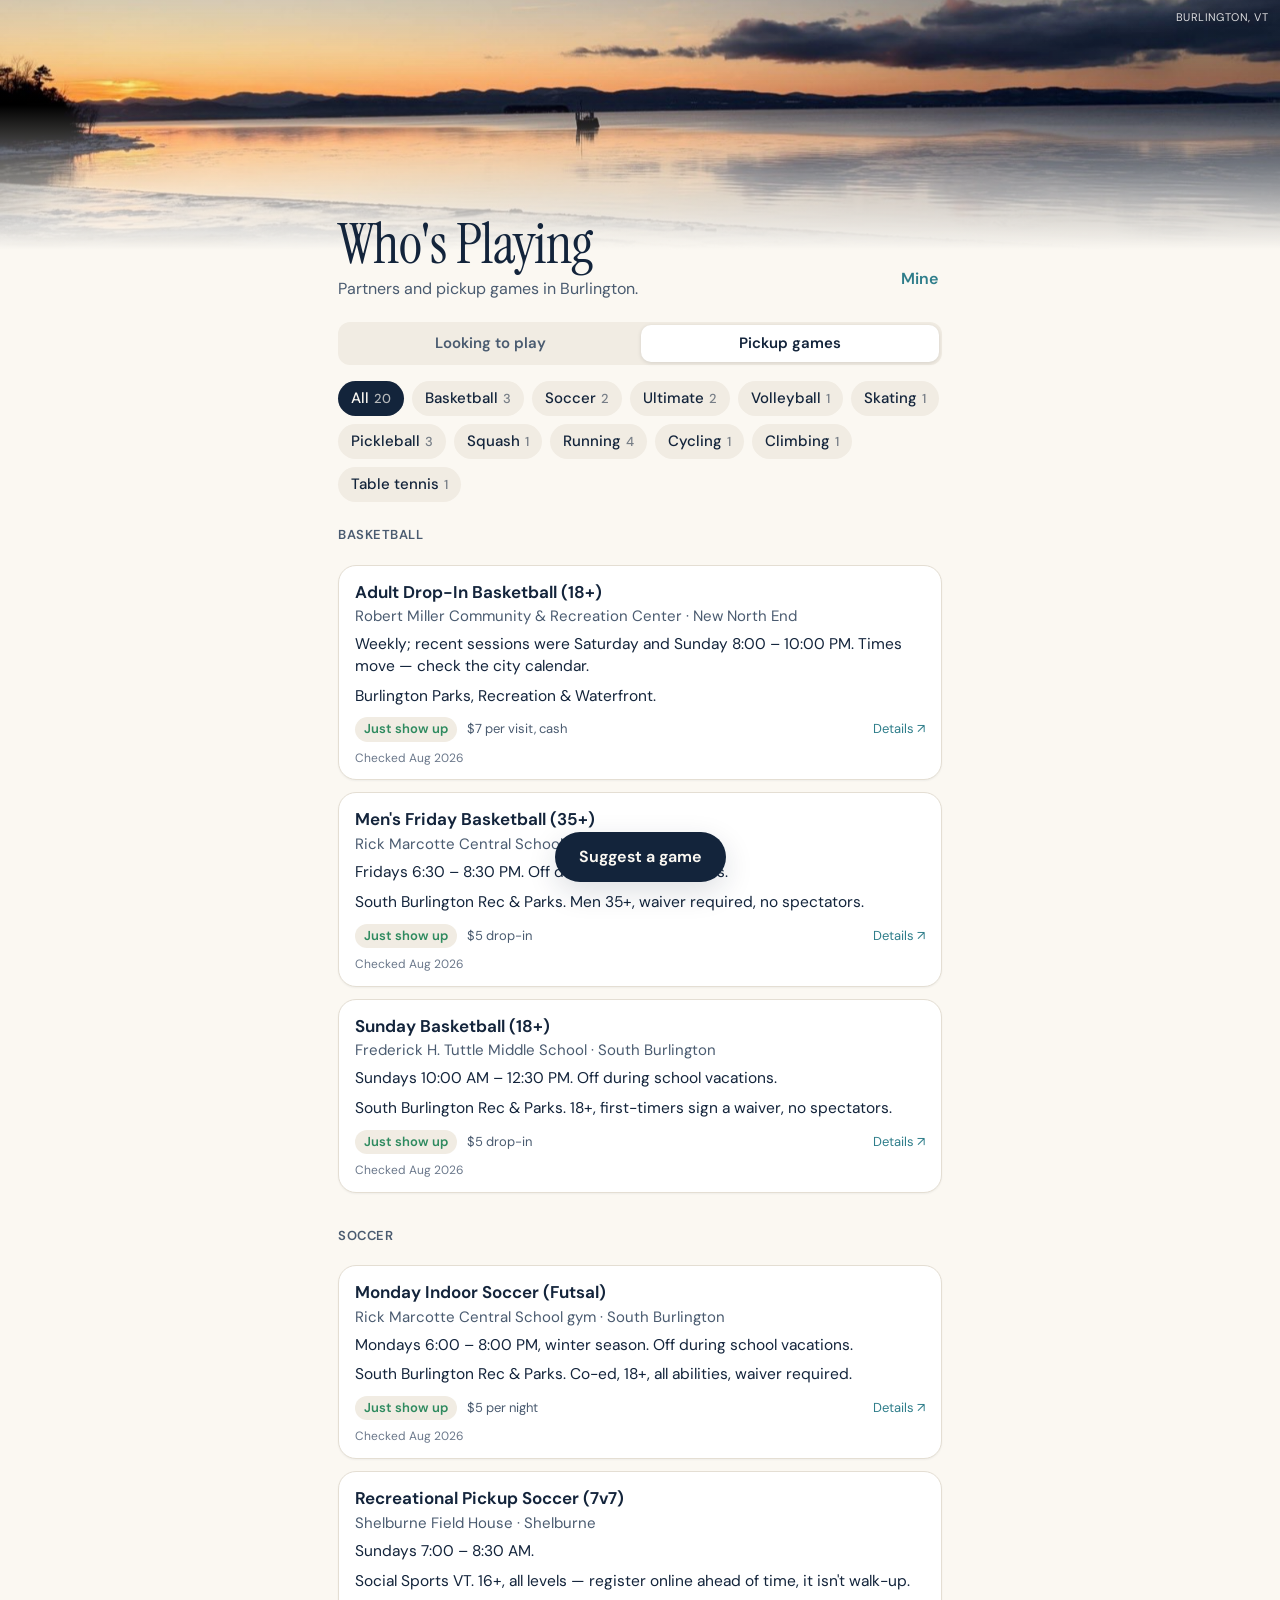
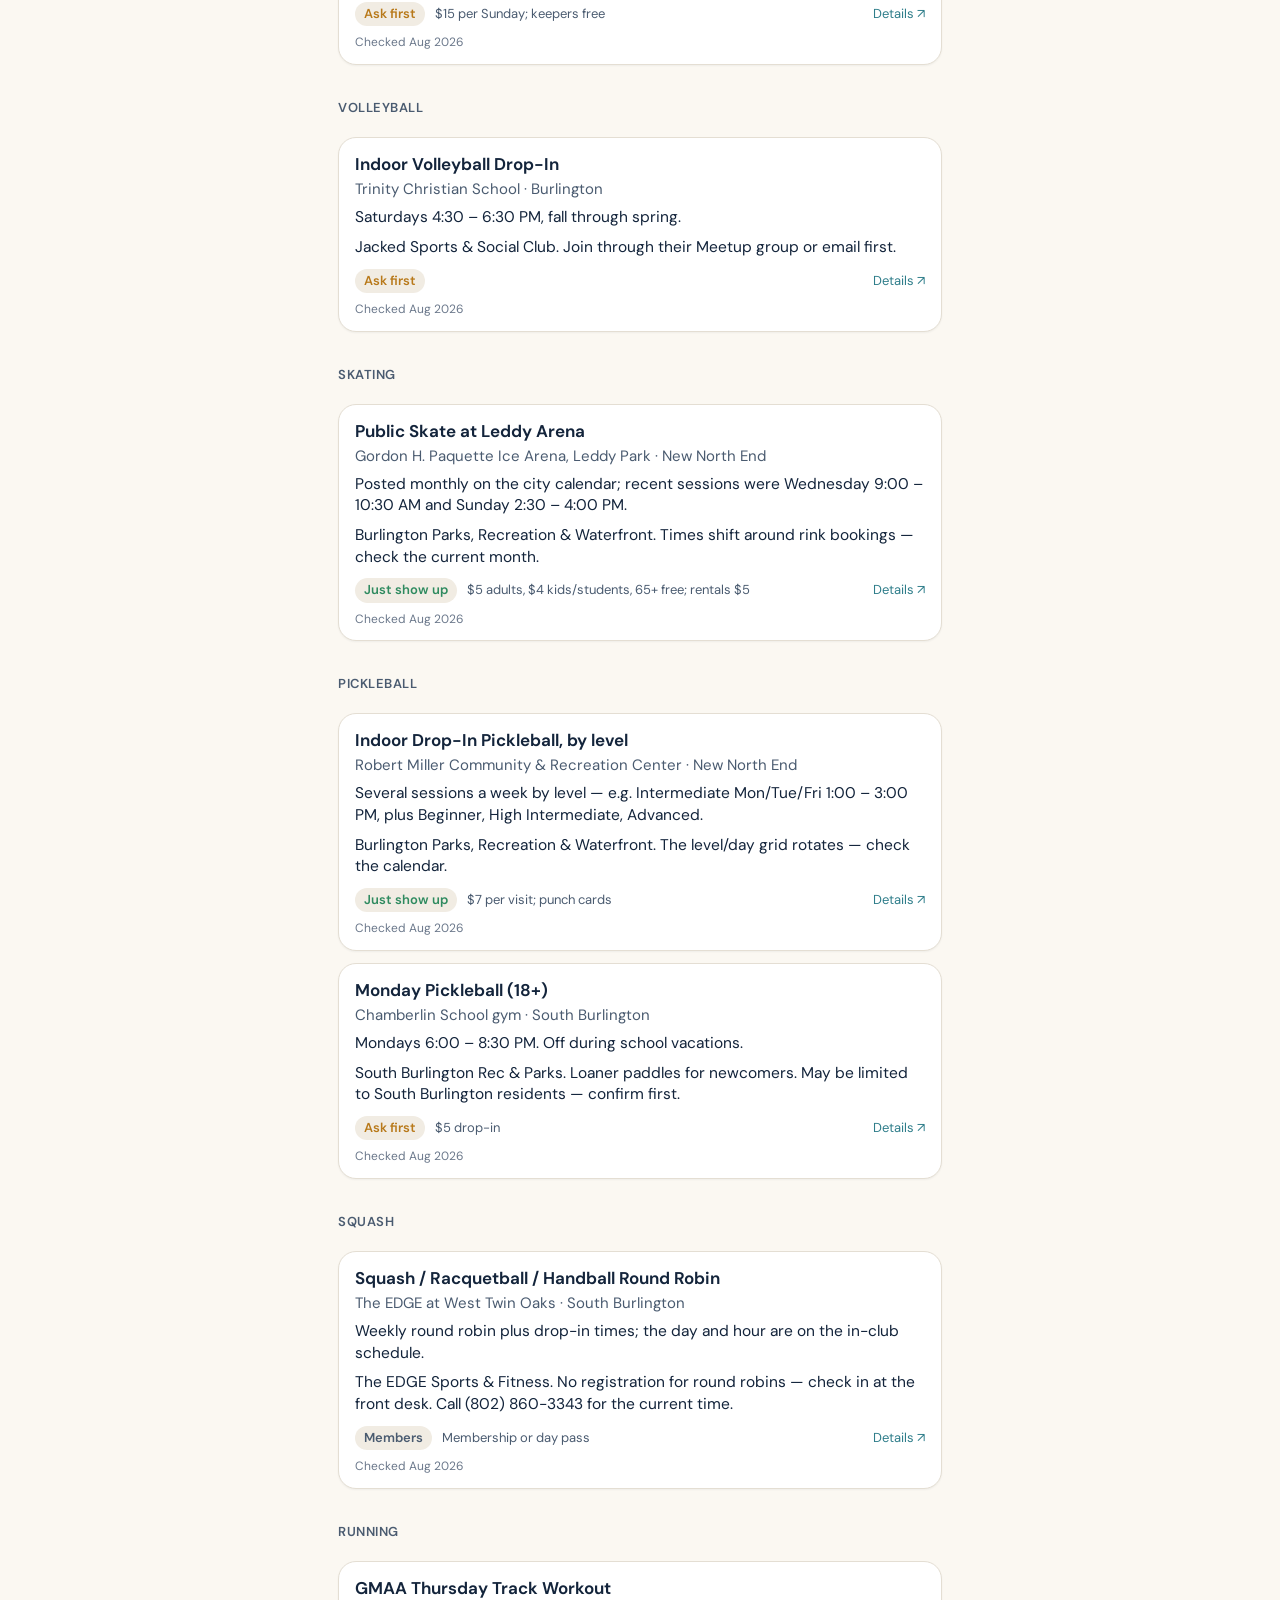
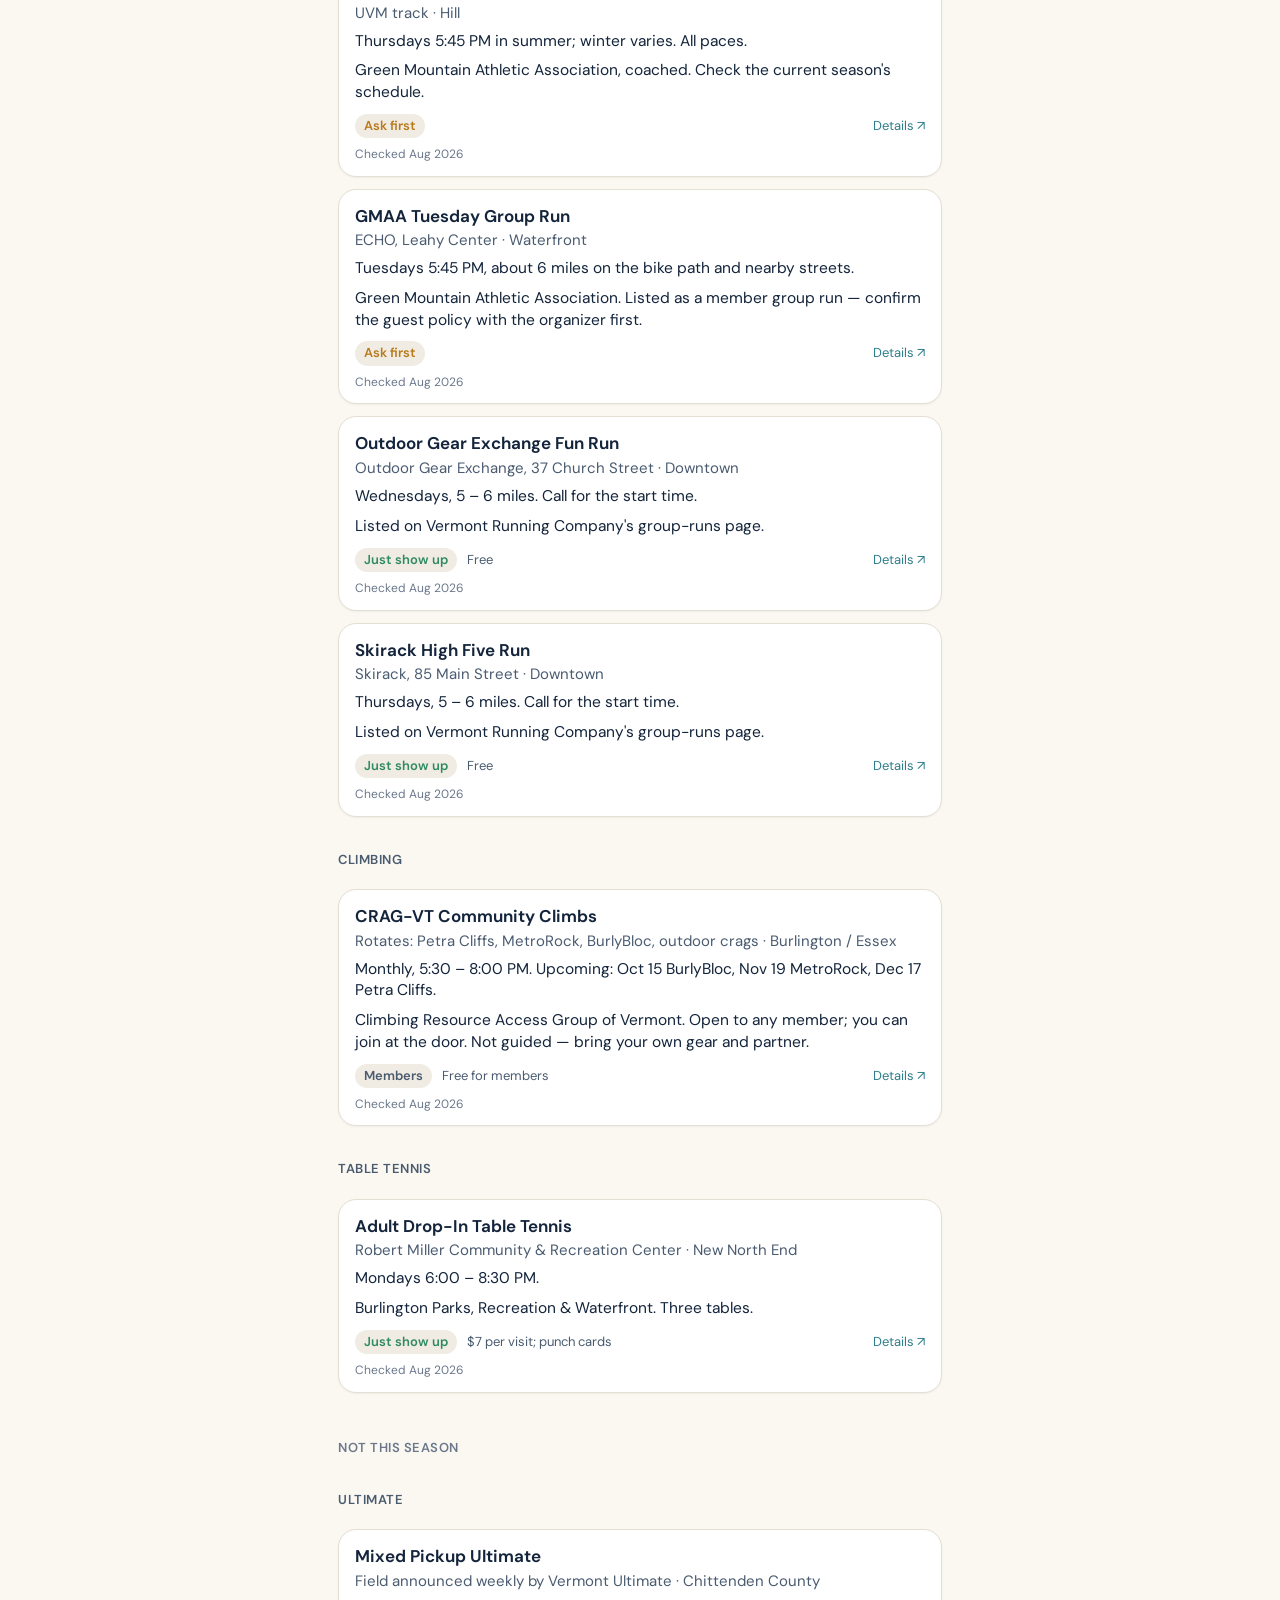
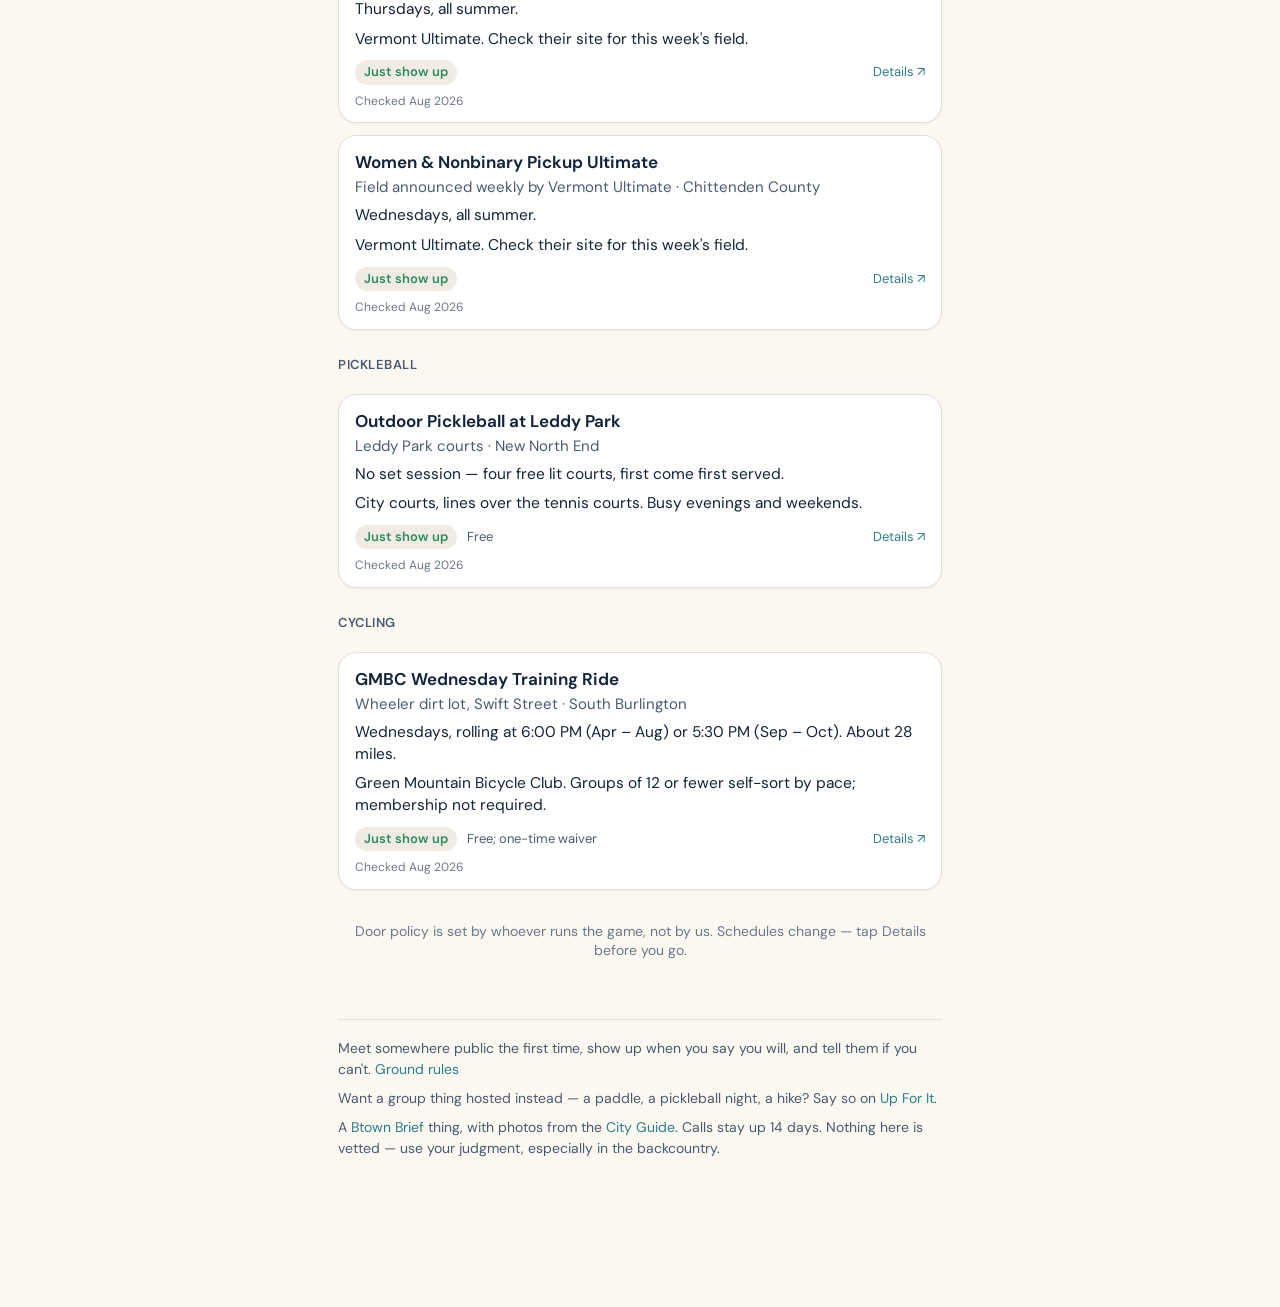
==== commit e372e05f: "Footer: point group wants at Up For It" ====
--- a/index.html
+++ b/index.html
@@ -54,6 +54,7 @@
 
     <footer class="foot-note">
       <p id="foot-copy">Meet somewhere public the first time, show up when you say you will, and tell them if you can't. <a href="#" id="open-rules">Ground rules</a></p>
+      <p>Want a group thing hosted instead — a paddle, a pickleball night, a hike? Say so on <a href="https://play.btownbrief.com/up-for-it/">Up For It</a>.</p>
       <p>A <a href="https://www.btownbrief.com" rel="noopener">Btown Brief</a> thing, with photos from the <a href="https://guide.btownbrief.com" rel="noopener">City Guide</a>. Calls stay up 14 days. Nothing here is vetted — use your judgment, especially in the backcountry.</p>
     </footer>
   </main>
